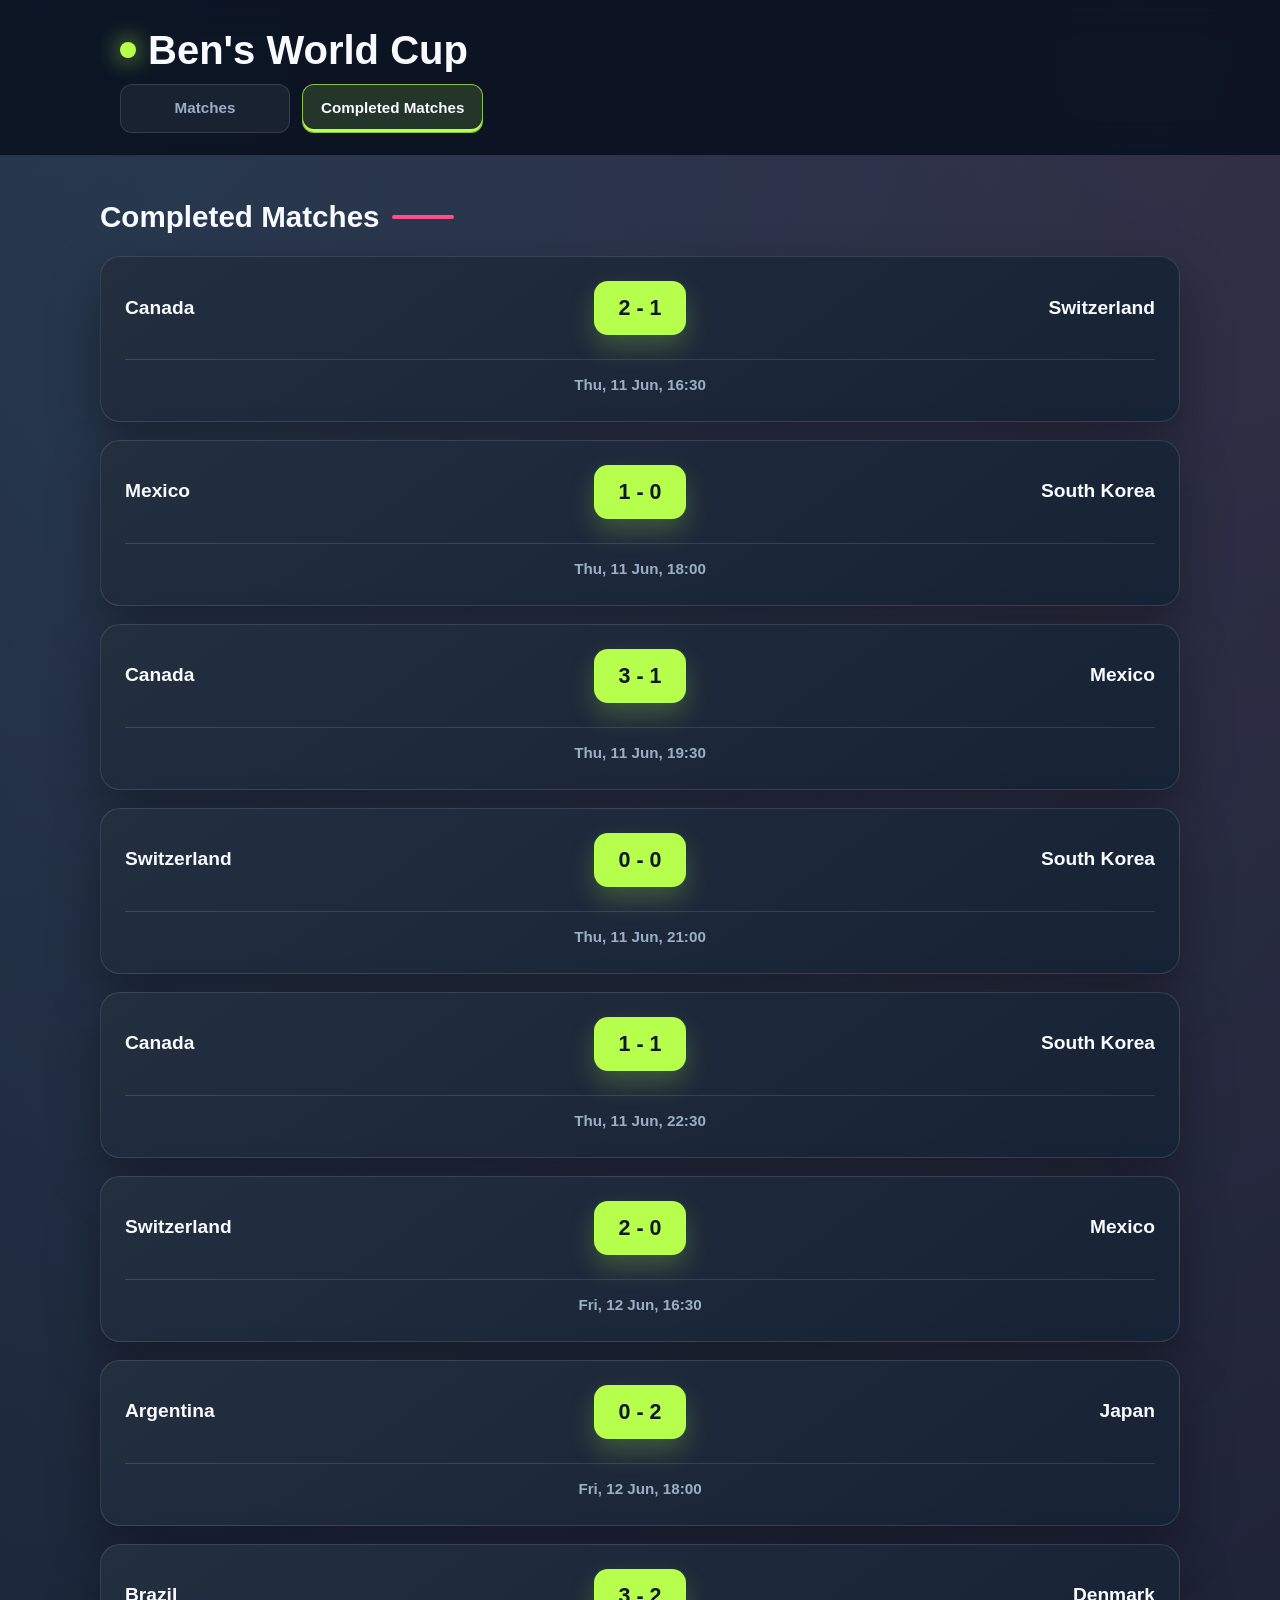
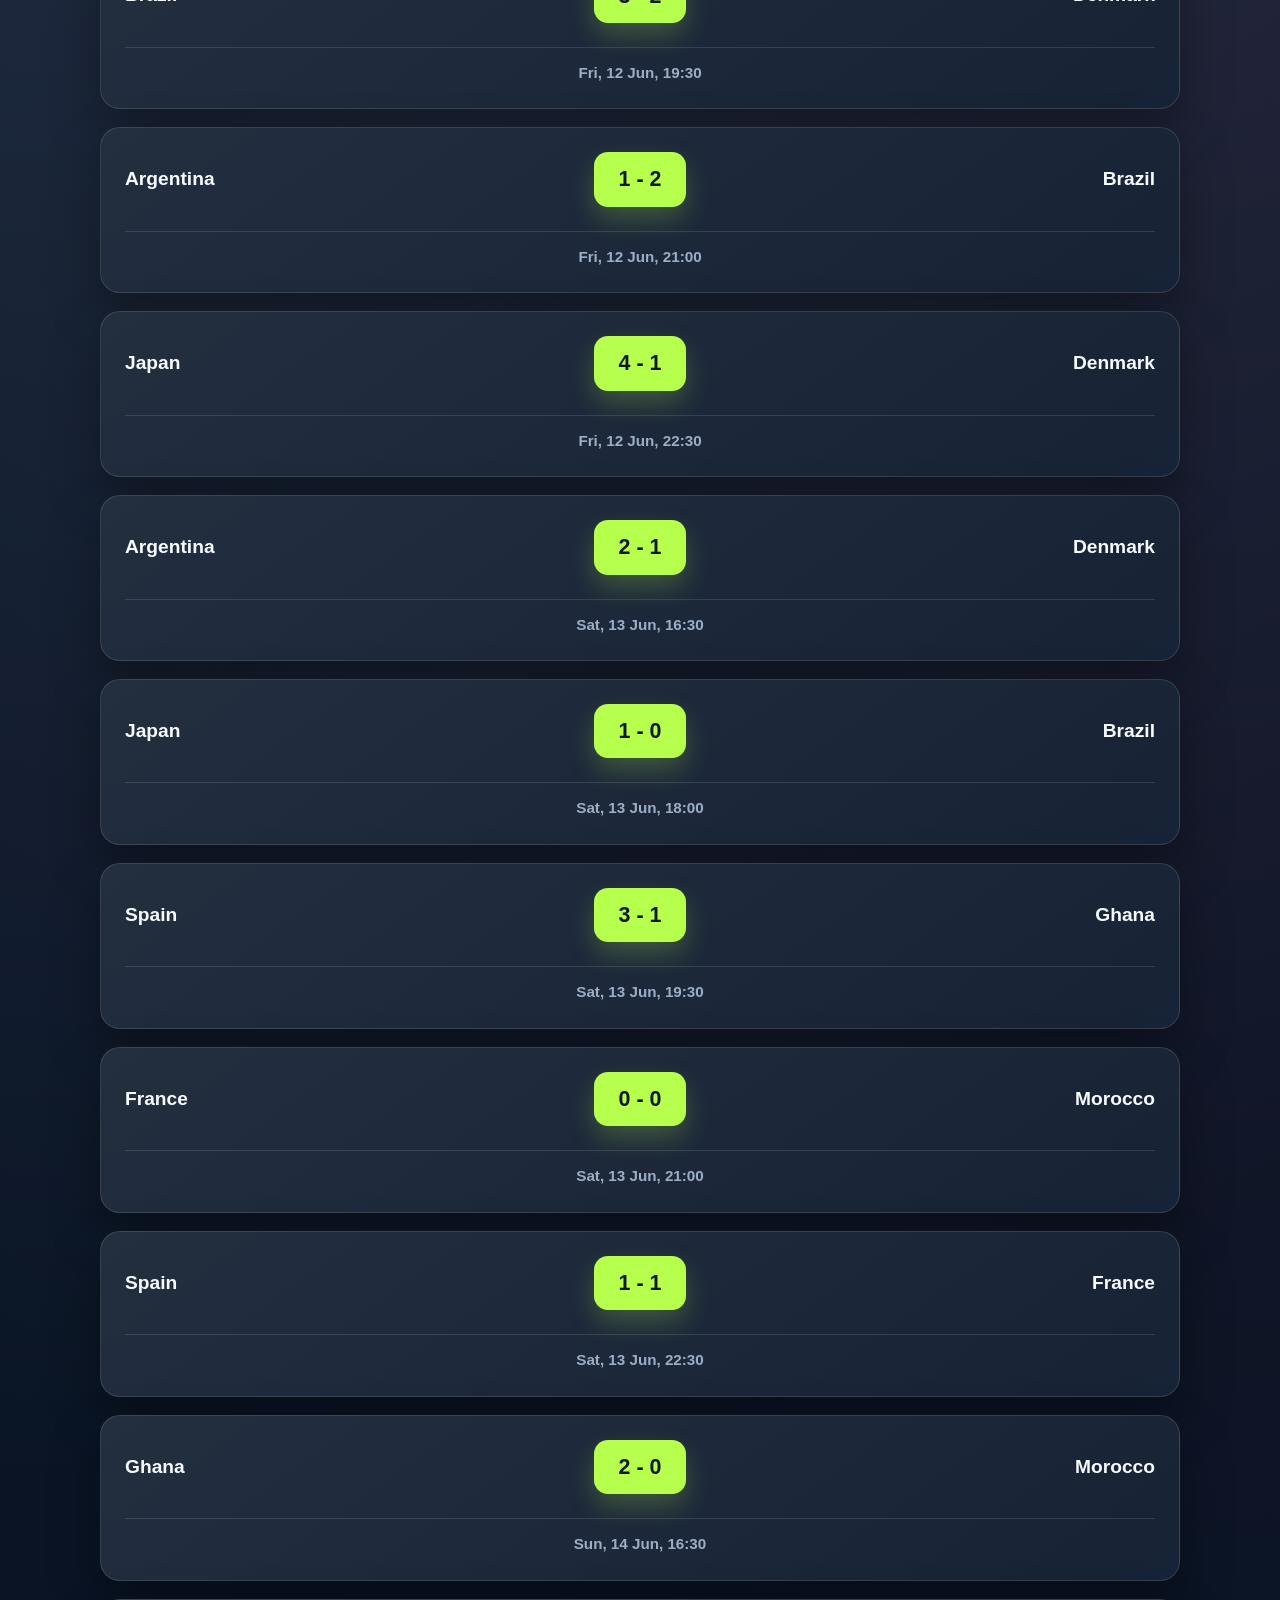
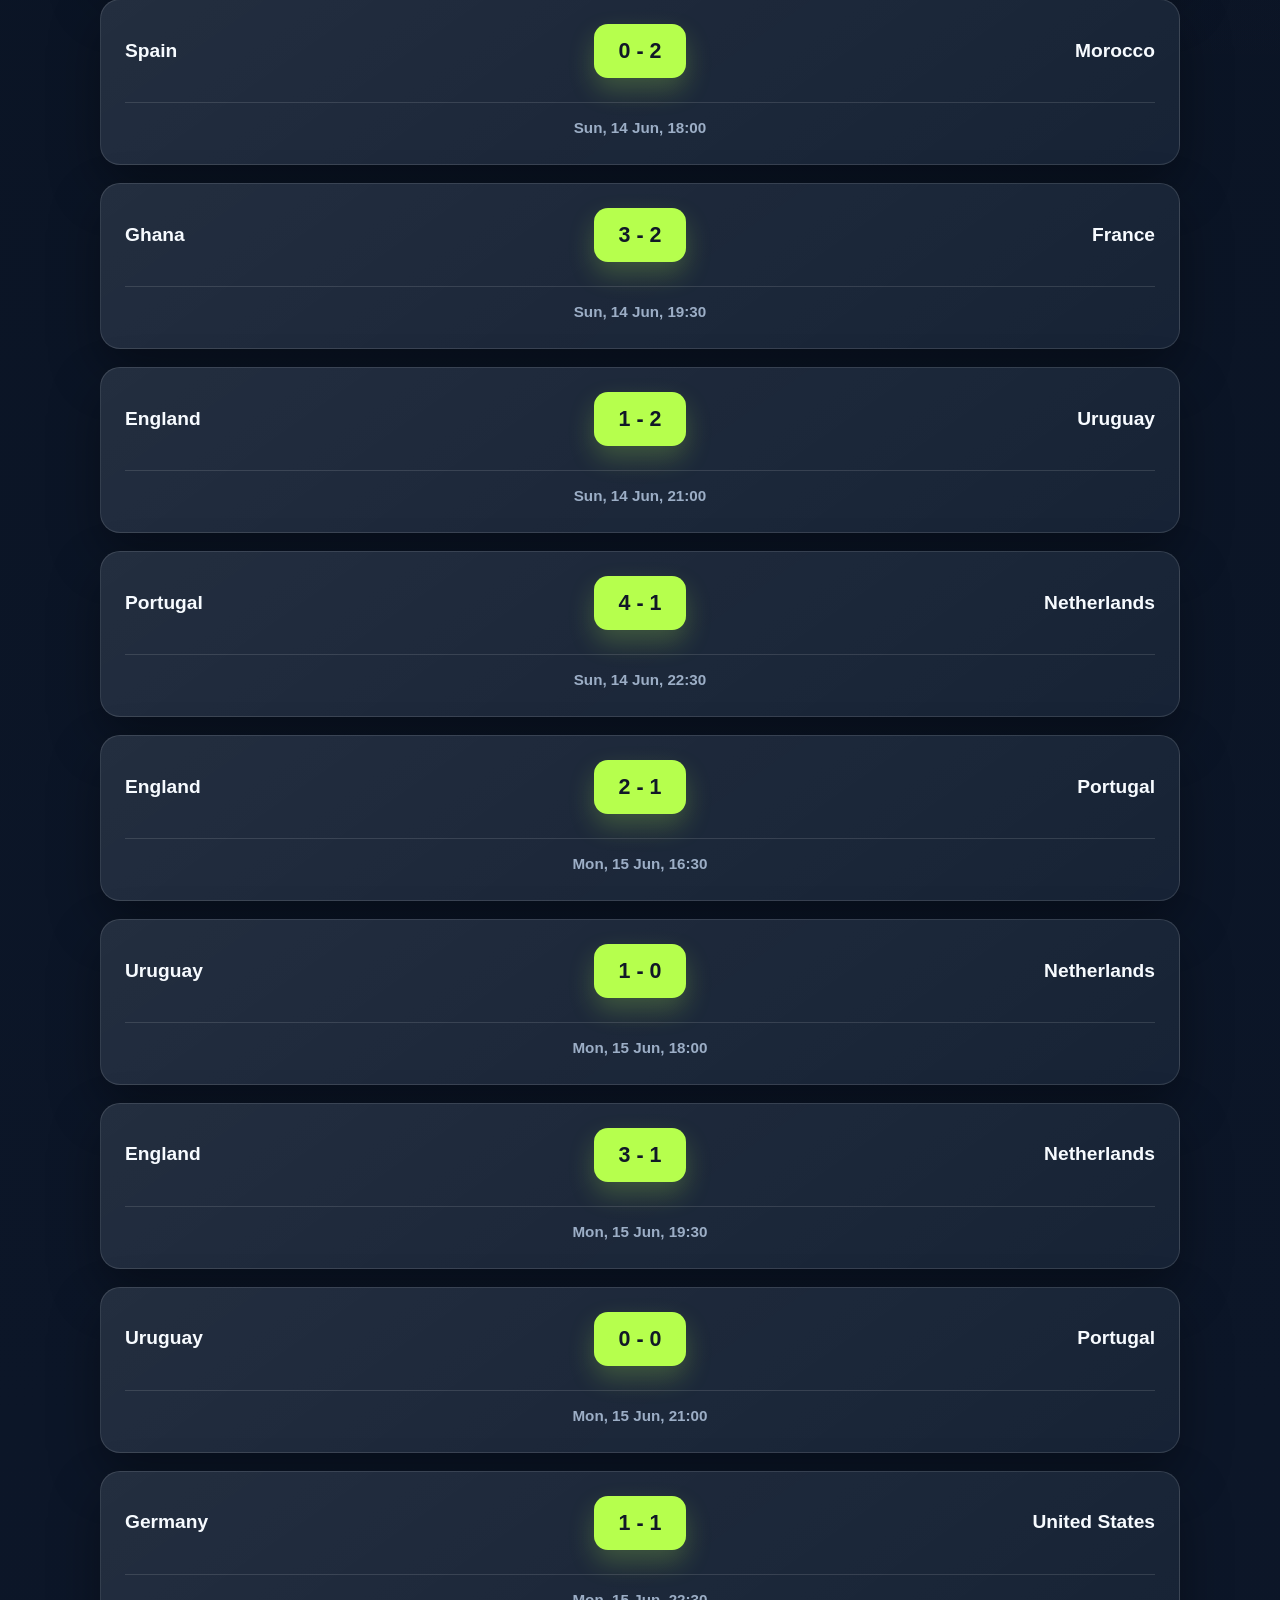
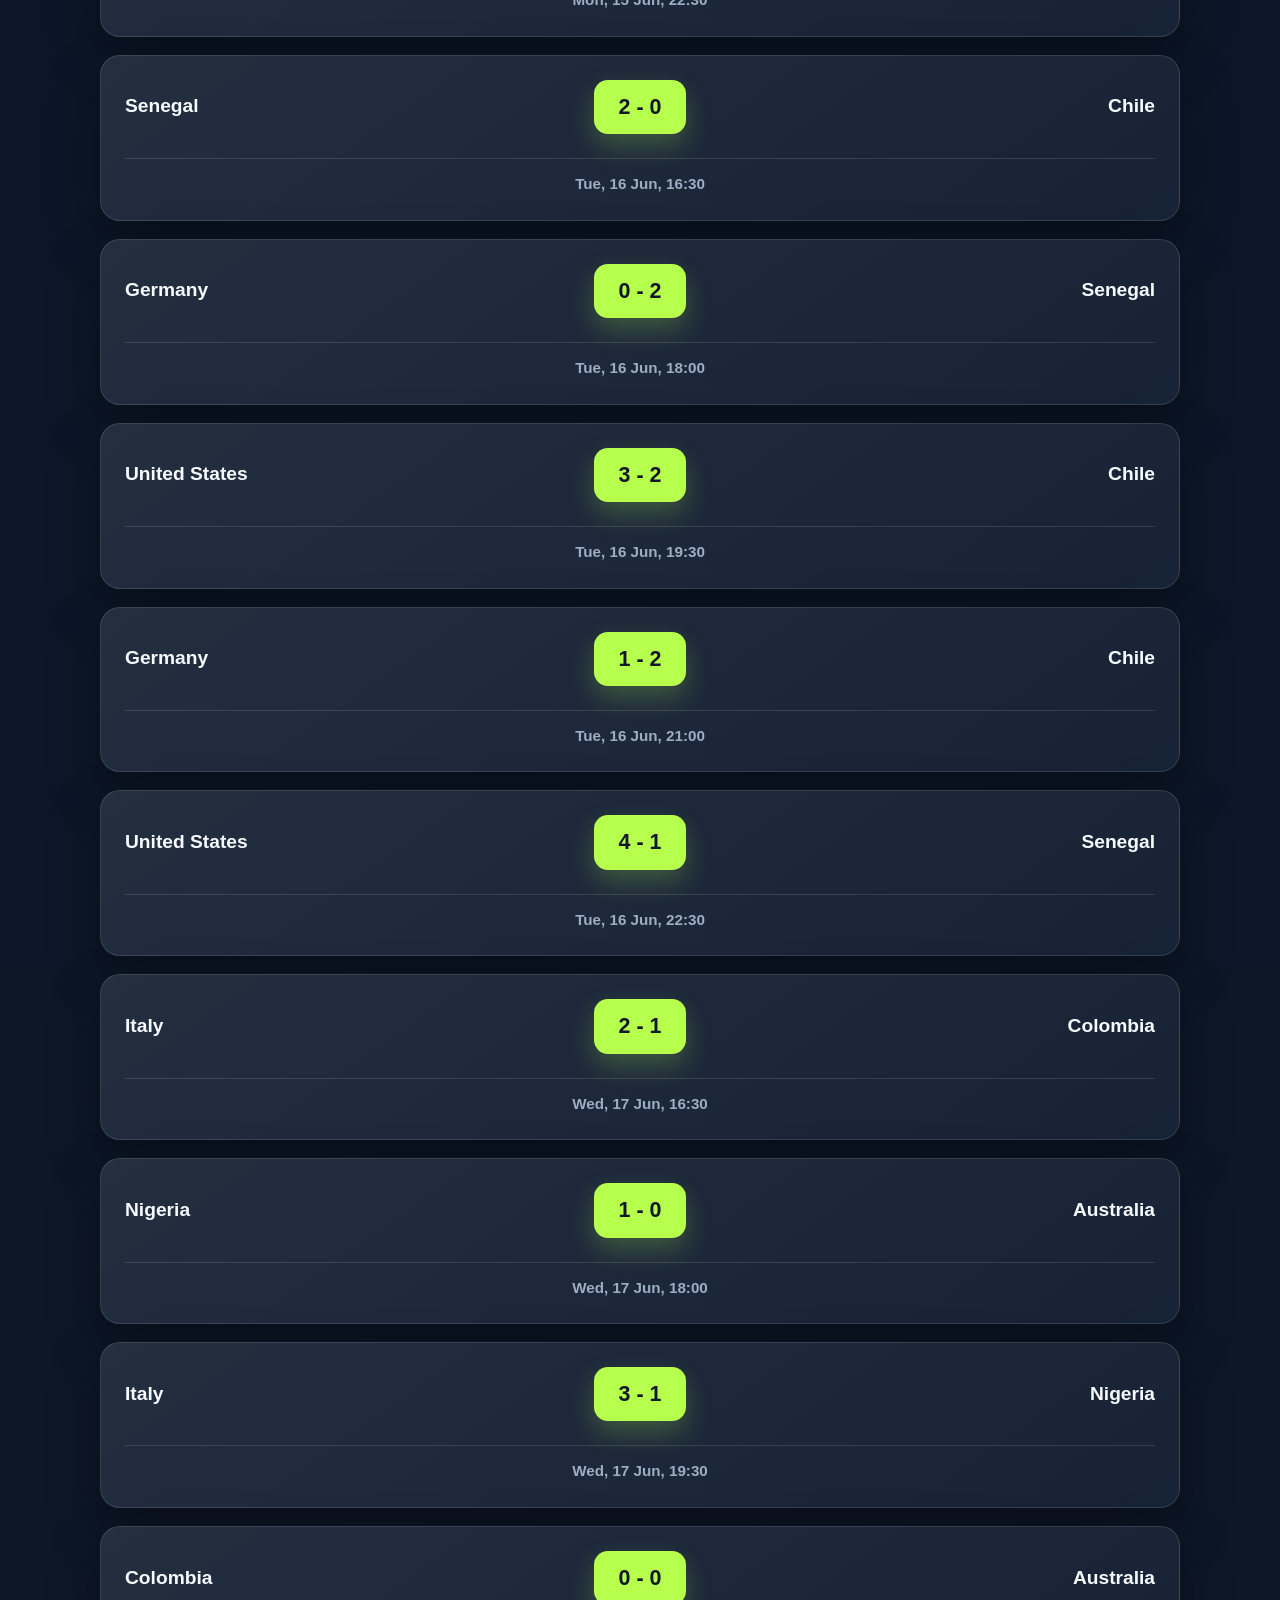
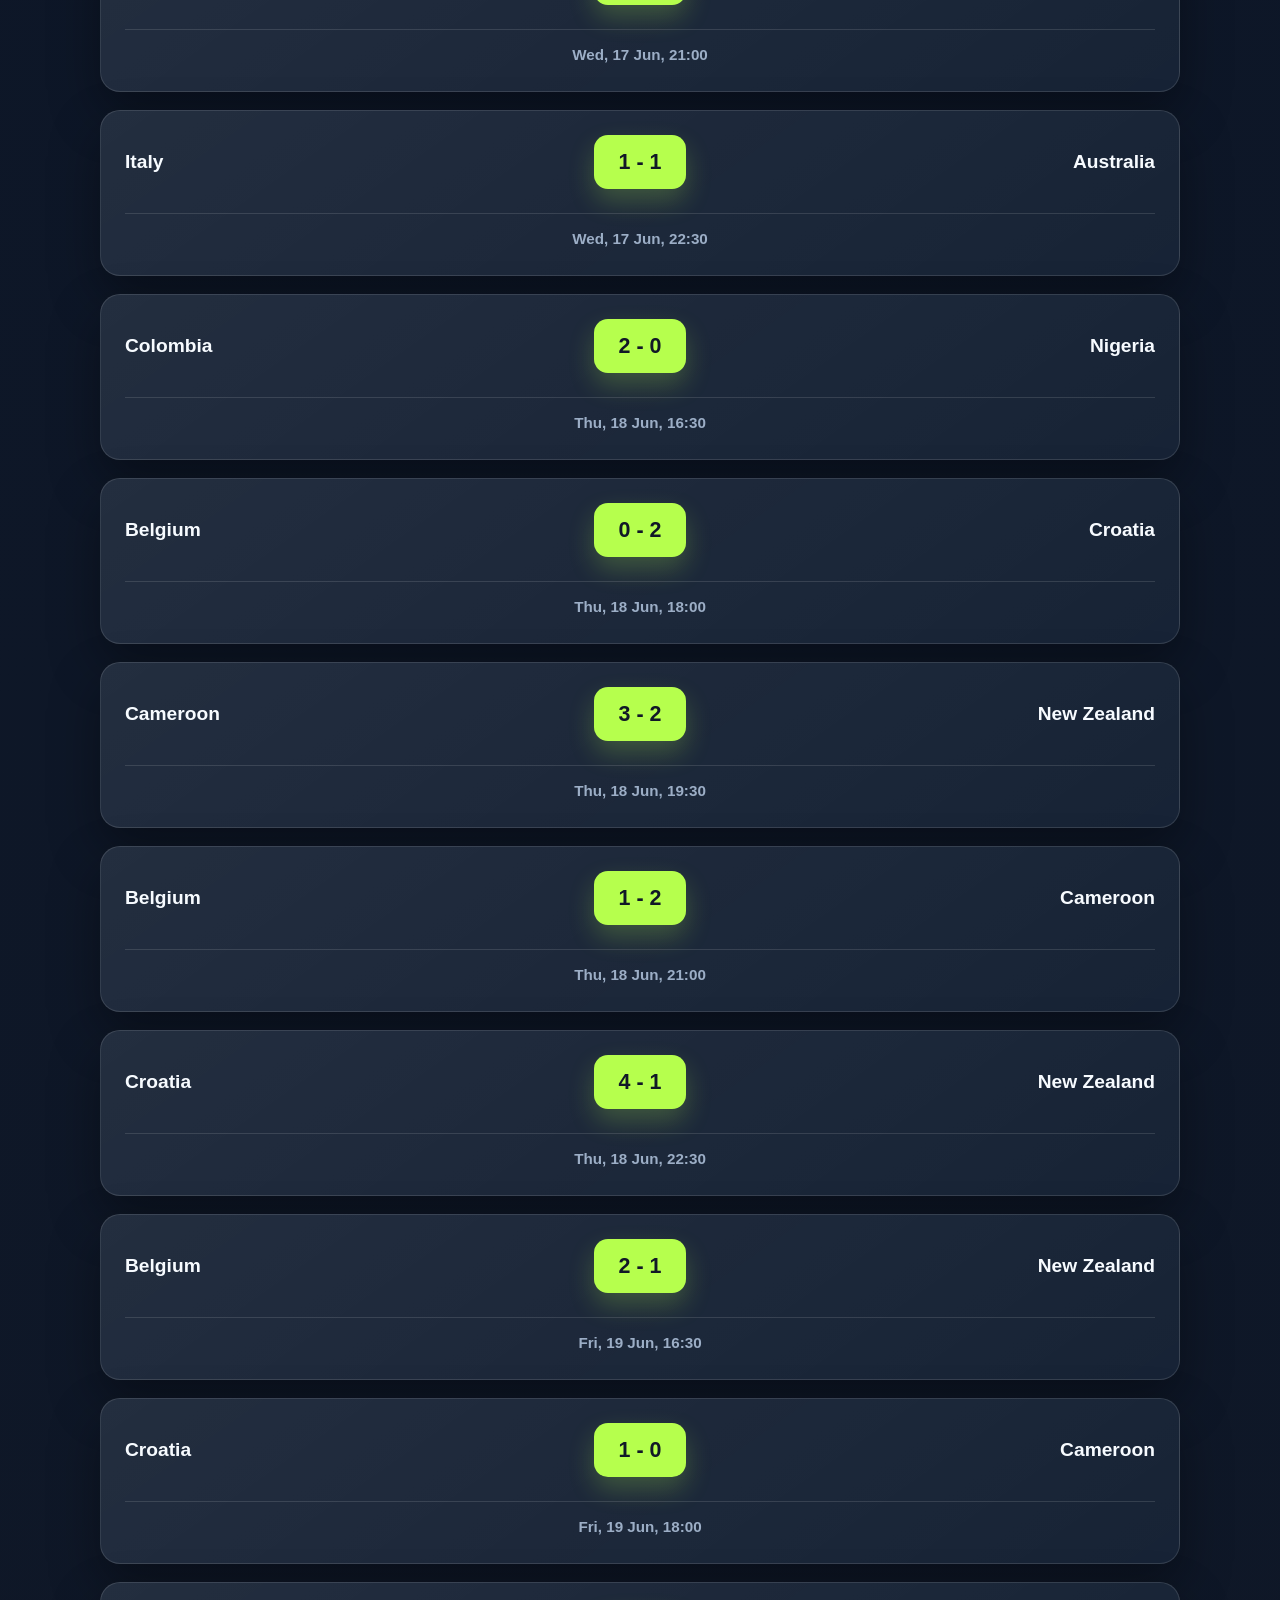
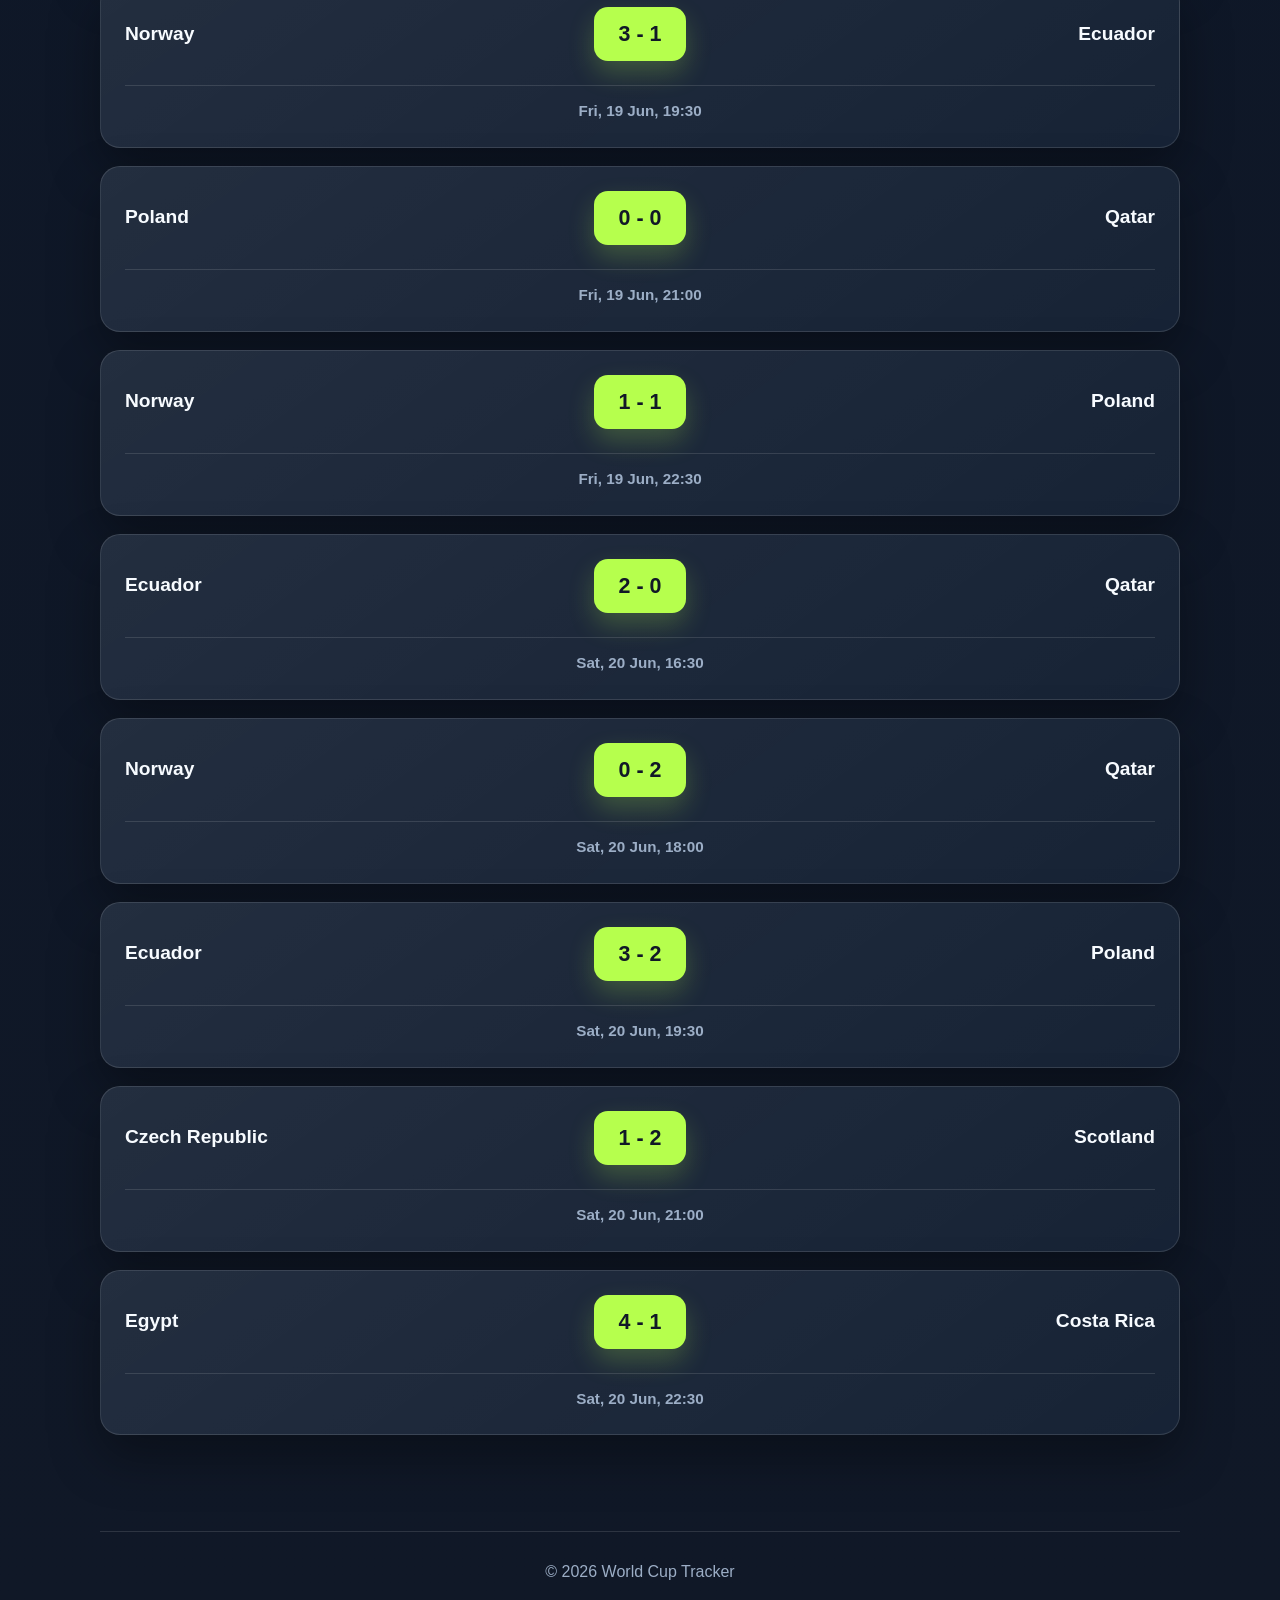
==== completed.html @ 090e81fe "idek if this works" ====
<!DOCTYPE html>
<html lang="en">
<head>
  <meta charset="UTF-8">
  <meta name="viewport" content="width=device-width, initial-scale=1.0">
  <title>Completed Matches | World Cup Tracker</title>
  <link rel="stylesheet" href="styles.css">
  <script type="module" src="completed.js" defer></script>
  <script type="module" src="ui.js" defer></script>
</head>

<body>
  <header>
    <h1><a href="index.html">Ben's World Cup</a></h1>

    <nav>
      <a href="matches.html">Matches</a>
      <a href="completed.html">Completed Matches</a>
    </nav>
  </header>

  <main>
    <section id="completed-matches">
      <h2>Completed Matches</h2>

      <div id="completed-matches-list"></div>
    </section>
  </main>

  <footer>
    <p>&copy; 2026 World Cup Tracker</p>
  </footer>

  <!-- This UI was done by AI because Ben was Lazy -->
</body>
</html>
---- styles.css ----
* {
  box-sizing: border-box;
}

:root {
  --bg: #08111f;
  --panel: #101c2f;
  --panel-2: #17243a;
  --line: rgba(255, 255, 255, 0.12);
  --text: #f7fbff;
  --muted: #9caec6;
  --lime: #b6ff4d;
  --cyan: #43d9ff;
  --pink: #ff4f8b;
  --orange: #ffb347;
  --shadow: 0 22px 50px rgba(0, 0, 0, 0.34);
}

body {
  min-height: 100vh;
  margin: 0;
  background:
    radial-gradient(circle at top left, rgba(67, 217, 255, 0.18), transparent 32%),
    radial-gradient(circle at top right, rgba(255, 79, 139, 0.16), transparent 34%),
    linear-gradient(180deg, #08111f 0%, #0c1628 48%, #101827 100%);
  color: var(--text);
  font-family: Arial, Helvetica, sans-serif;
  line-height: 1.5;
}

a {
  color: inherit;
  text-decoration: none;
}

header {
  position: sticky;
  top: 0;
  z-index: 10;
  border-bottom: 1px solid var(--line);
  background: rgba(8, 17, 31, 0.88);
  backdrop-filter: blur(16px);
}

header h1 {
  max-width: 1080px;
  margin: 0 auto;
  padding: 24px 20px 14px;
  color: var(--text);
  font-size: 2.5rem;
  line-height: 1;
  letter-spacing: 0;
}

header h1 a {
  display: inline-flex;
  align-items: center;
  gap: 12px;
}

header h1 a::before {
  content: "";
  width: 16px;
  height: 16px;
  border-radius: 50%;
  background: var(--lime);
  box-shadow: 0 0 24px var(--lime);
}

header h1 a:hover {
  color: var(--lime);
}

nav {
  display: flex;
  gap: 12px;
  max-width: 1080px;
  margin: 0 auto;
  padding: 0 20px 22px;
}

nav a {
  min-width: 170px;
  padding: 12px 18px;
  border: 1px solid var(--line);
  border-radius: 12px;
  background: rgba(255, 255, 255, 0.06);
  color: var(--muted);
  font-size: 0.95rem;
  font-weight: 900;
  text-align: center;
}

nav a:hover,
nav a.active-page {
  border-color: rgba(182, 255, 77, 0.7);
  background: rgba(182, 255, 77, 0.14);
  color: var(--text);
  box-shadow: inset 0 -3px 0 var(--lime);
}

main {
  width: min(100% - 32px, 1080px);
  margin: 0 auto;
  padding: 44px 0 62px;
}

section {
  margin-bottom: 34px;
}

h2 {
  display: inline-flex;
  align-items: center;
  gap: 12px;
  margin: 0 0 22px;
  color: var(--text);
  font-size: 1.85rem;
  line-height: 1.15;
}

h2::after {
  content: "";
  width: 62px;
  height: 4px;
  border-radius: 999px;
  background: var(--pink);
}

main > p,
.balance-panel,
.match-card {
  border: 1px solid var(--line);
  background:
    linear-gradient(145deg, rgba(255, 255, 255, 0.08), rgba(255, 255, 255, 0.03)),
    var(--panel);
  box-shadow: var(--shadow);
}

main > p {
  max-width: 680px;
  margin: 0 0 30px;
  padding: 26px;
  border-radius: 18px;
  color: var(--muted);
  font-size: 1.12rem;
}

.balance-panel {
  max-width: 420px;
  padding: 24px;
  border-radius: 18px;
}

.balance-panel h2 {
  margin-bottom: 10px;
  font-size: 1.2rem;
  color: var(--muted);
}

.balance-panel h2::after {
  background: var(--cyan);
}

.balance-panel p {
  margin: 0;
  color: var(--lime);
  font-size: 2.45rem;
  font-weight: 900;
  line-height: 1;
}

#matches-list,
#completed-matches-list,
#featured-match {
  display: grid;
  gap: 18px;
}

.match-card {
  display: grid;
  grid-template-columns: minmax(0, 1fr) auto minmax(0, 1fr);
  align-items: center;
  gap: 24px;
  padding: 24px;
  border-radius: 20px;
}

.match-card p {
  margin: 0;
}

.match-card p:first-child,
.match-card p:nth-child(3) {
  color: var(--text);
  font-size: 1.2rem;
  font-weight: 900;
}

.match-card p:nth-child(3) {
  text-align: right;
}

.match-card p:nth-child(2) {
  min-width: 92px;
  padding: 11px 18px;
  border-radius: 14px;
  background: var(--lime);
  color: #111827;
  font-size: 1.34rem;
  font-weight: 900;
  text-align: center;
  box-shadow: 0 12px 26px rgba(182, 255, 77, 0.22);
}

.match-card p:nth-child(4) {
  grid-column: 1 / -1;
  padding-top: 14px;
  border-top: 1px solid var(--line);
  color: var(--muted);
  font-size: 0.95rem;
  font-weight: 800;
  text-align: center;
}

.active-bet,
#bet-form,
#bet-message {
  grid-column: 1 / -1;
}

.active-bet {
  display: grid;
  gap: 6px;
  padding: 14px;
  border: 1px solid rgba(67, 217, 255, 0.3);
  border-radius: 14px;
  background: rgba(67, 217, 255, 0.08);
}

.match-card button {
  grid-column: 1 / -1;
  justify-self: center;
  padding: 11px 18px;
  border: 0;
  border-radius: 999px;
  background: var(--pink);
  color: #ffffff;
  font-weight: 900;
  cursor: pointer;
}

#bet-form {
  display: grid;
  gap: 14px;
  padding: 16px;
  border: 1px solid var(--line);
  border-radius: 16px;
  background: rgba(255, 255, 255, 0.05);
}

#bet-form[hidden] {
  display: none;
}

#bet-form fieldset {
  display: grid;
  gap: 10px;
  margin: 0;
  padding: 0;
  border: 0;
}

#bet-form legend,
#bet-form label {
  color: var(--muted);
  font-weight: 800;
}

#bet-form input[type="number"] {
  width: 100%;
  margin-top: 6px;
  padding: 10px;
  border: 1px solid var(--line);
  border-radius: 10px;
  background: var(--panel-2);
  color: var(--text);
}

footer {
  width: min(100% - 32px, 1080px);
  margin: 0 auto;
  padding: 28px 0;
  border-top: 1px solid var(--line);
  color: var(--muted);
  text-align: center;
}

footer p {
  margin: 0;
}

@media (max-width: 680px) {
  body {
    background:
      radial-gradient(circle at top, rgba(67, 217, 255, 0.16), transparent 34%),
      linear-gradient(180deg, #08111f 0%, #101827 100%);
  }

  header {
    position: sticky;
  }

  header h1 {
    padding: 18px 14px 12px;
    font-size: 1.65rem;
  }

  header h1 a {
    gap: 9px;
  }

  header h1 a::before {
    width: 12px;
    height: 12px;
  }

  nav {
    display: grid;
    grid-template-columns: 1fr 1fr;
    gap: 8px;
    padding: 0 12px 14px;
  }

  nav a {
    min-width: 0;
    min-height: 46px;
    display: grid;
    place-items: center;
    padding: 10px 8px;
    border-radius: 12px;
    font-size: 0.85rem;
    line-height: 1.1;
  }

  main {
    width: min(100% - 20px, 1080px);
    padding-top: 22px;
    padding-bottom: 38px;
  }

  section {
    margin-bottom: 24px;
  }

  h2 {
    gap: 9px;
    margin-bottom: 16px;
    font-size: 1.35rem;
  }

  h2::after {
    width: 38px;
    height: 3px;
  }

  .balance-panel {
    max-width: none;
    padding: 18px;
    border-radius: 16px;
  }

  .balance-panel h2 {
    font-size: 1rem;
  }

  .balance-panel p {
    font-size: 2rem;
  }

  #matches-list,
  #completed-matches-list,
  #featured-match {
    gap: 12px;
  }

  .match-card {
    grid-template-columns: 1fr;
    gap: 10px;
    padding: 16px;
    border-radius: 16px;
    text-align: center;
  }

  .match-card p:first-child,
  .match-card p:nth-child(3) {
    font-size: 1.05rem;
    line-height: 1.25;
  }

  .match-card p:nth-child(2) {
    justify-self: center;
    min-width: 78px;
    padding: 8px 14px;
    font-size: 1.14rem;
  }

  .match-card p:nth-child(3) {
    text-align: center;
  }

  .match-card p:nth-child(4) {
    padding-top: 10px;
    font-size: 0.85rem;
  }

  .match-card button {
    width: 100%;
    min-height: 46px;
    padding: 12px 16px;
  }

  #bet-form {
    gap: 12px;
    padding: 14px;
    text-align: left;
  }

  #bet-form label {
    display: block;
    padding: 6px 0;
  }

  #bet-form input[type="radio"] {
    width: 18px;
    height: 18px;
    margin-right: 8px;
  }

  #bet-form input[type="number"] {
    min-height: 44px;
    font-size: 1rem;
  }

  footer {
    width: min(100% - 20px, 1080px);
    padding: 20px 0;
    font-size: 0.85rem;
  }
}

@media (max-width: 380px) {
  header h1 {
    font-size: 1.45rem;
  }

  nav {
    grid-template-columns: 1fr;
  }

  .match-card {
    padding: 14px;
  }
}

/* This UI was done by AI because Ben was Lazy */
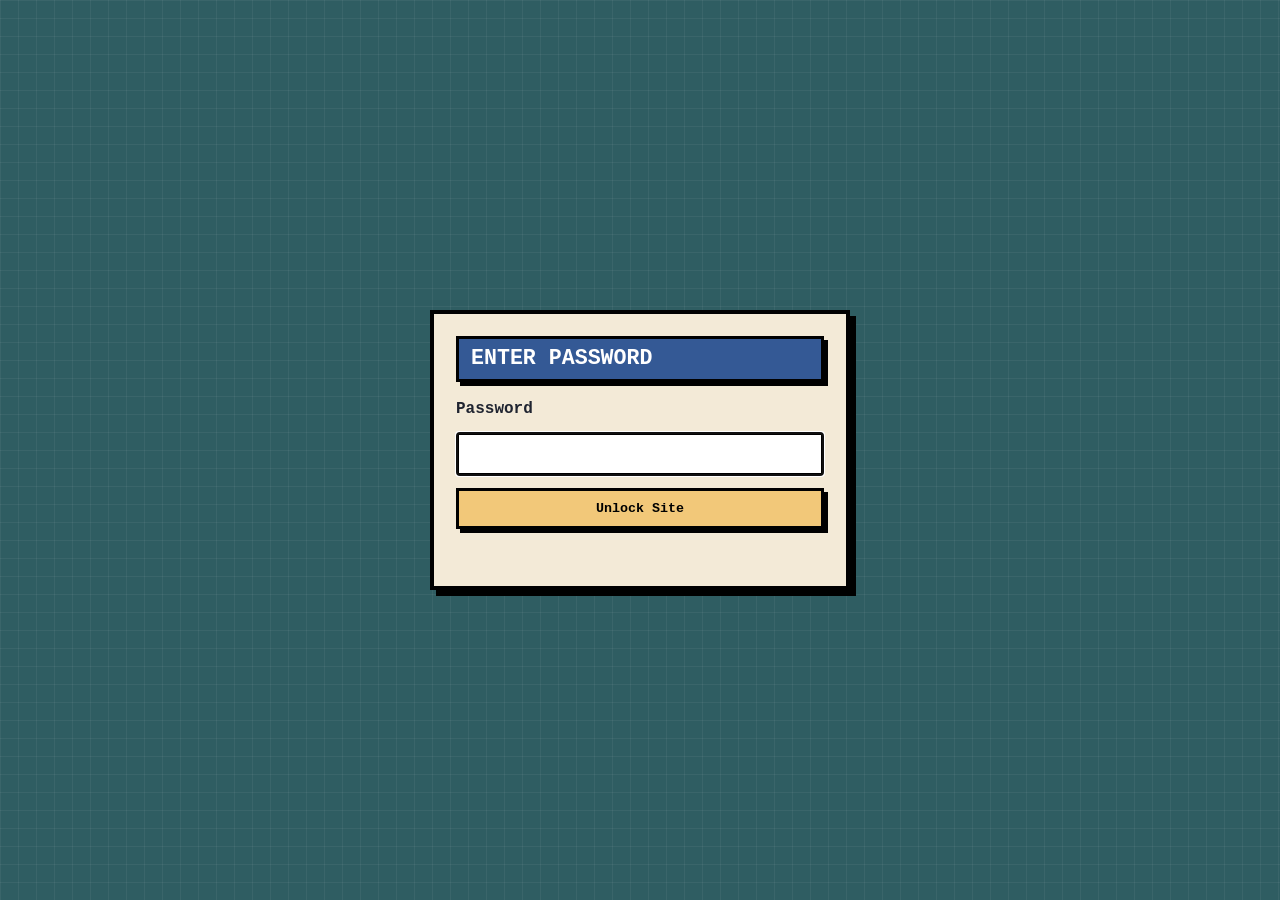
==== commit 6e305742: "shhh" ====
--- a/completed.html
+++ b/completed.html
@@ -5,6 +5,7 @@
   <meta name="viewport" content="width=device-width, initial-scale=1.0">
   <title>Completed Matches | World Cup Tracker</title>
   <link rel="stylesheet" href="styles.css">
+  <script src="password-gate.js" defer></script>
   <script type="module" src="completed.js" defer></script>
   <script type="module" src="ui.js" defer></script>
 </head>
--- a/styles.css
+++ b/styles.css
@@ -3,29 +3,31 @@
 }
 
 :root {
-  --bg: #08111f;
-  --panel: #101c2f;
-  --panel-2: #17243a;
-  --line: rgba(255, 255, 255, 0.12);
-  --text: #f7fbff;
-  --muted: #9caec6;
-  --lime: #b6ff4d;
-  --cyan: #43d9ff;
-  --pink: #ff4f8b;
-  --orange: #ffb347;
-  --shadow: 0 22px 50px rgba(0, 0, 0, 0.34);
+  --bg: #132238;
+  --desktop: #2f5d62;
+  --window: #f3ead7;
+  --window-dark: #d8c9aa;
+  --ink: #1f2430;
+  --muted: #5d6470;
+  --blue: #345995;
+  --cyan: #7fb7be;
+  --yellow: #f2c879;
+  --red: #c86b5a;
+  --green: #83b66f;
+  --pixel-shadow: 6px 6px 0 #000000;
 }
 
 body {
   min-height: 100vh;
   margin: 0;
   background:
-    radial-gradient(circle at top left, rgba(67, 217, 255, 0.18), transparent 32%),
-    radial-gradient(circle at top right, rgba(255, 79, 139, 0.16), transparent 34%),
-    linear-gradient(180deg, #08111f 0%, #0c1628 48%, #101827 100%);
-  color: var(--text);
-  font-family: Arial, Helvetica, sans-serif;
-  line-height: 1.5;
+    linear-gradient(90deg, rgba(255, 255, 255, 0.05) 1px, transparent 1px),
+    linear-gradient(rgba(255, 255, 255, 0.05) 1px, transparent 1px),
+    var(--desktop);
+  background-size: 18px 18px;
+  color: var(--ink);
+  font-family: "Courier New", Courier, monospace;
+  line-height: 1.4;
 }
 
 a {
@@ -34,138 +36,139 @@
 }
 
 header {
-  position: sticky;
-  top: 0;
-  z-index: 10;
-  border-bottom: 1px solid var(--line);
-  background: rgba(8, 17, 31, 0.88);
-  backdrop-filter: blur(16px);
+  border-bottom: 4px solid #000000;
+  background: var(--window);
 }
 
 header h1 {
-  max-width: 1080px;
+  max-width: 1040px;
   margin: 0 auto;
-  padding: 24px 20px 14px;
-  color: var(--text);
-  font-size: 2.5rem;
+  padding: 18px 14px 10px;
+  color: var(--ink);
+  font-size: 2rem;
   line-height: 1;
-  letter-spacing: 0;
+  text-transform: uppercase;
 }
 
 header h1 a {
   display: inline-flex;
   align-items: center;
-  gap: 12px;
+  gap: 10px;
 }
 
 header h1 a::before {
-  content: "";
-  width: 16px;
-  height: 16px;
-  border-radius: 50%;
-  background: var(--lime);
-  box-shadow: 0 0 24px var(--lime);
+  content: "⚽";
+  display: grid;
+  place-items: center;
+  width: 30px;
+  height: 30px;
+  border: 3px solid #000000;
+  background: var(--yellow);
+  font-size: 1rem;
 }
 
 header h1 a:hover {
-  color: var(--lime);
+  color: var(--blue);
 }
 
 nav {
   display: flex;
-  gap: 12px;
-  max-width: 1080px;
+  gap: 8px;
+  max-width: 1040px;
   margin: 0 auto;
-  padding: 0 20px 22px;
+  padding: 0 14px 16px;
 }
 
 nav a {
-  min-width: 170px;
-  padding: 12px 18px;
-  border: 1px solid var(--line);
-  border-radius: 12px;
-  background: rgba(255, 255, 255, 0.06);
-  color: var(--muted);
+  min-width: 168px;
+  padding: 10px 14px;
+  border: 3px solid #000000;
+  background: #ffffff;
+  color: var(--ink);
   font-size: 0.95rem;
   font-weight: 900;
   text-align: center;
+  box-shadow: 4px 4px 0 #000000;
 }
 
 nav a:hover,
 nav a.active-page {
-  border-color: rgba(182, 255, 77, 0.7);
-  background: rgba(182, 255, 77, 0.14);
-  color: var(--text);
-  box-shadow: inset 0 -3px 0 var(--lime);
+  background: #ead18b;
+  color: #000000;
+  transform: translate(2px, 2px);
+  box-shadow: 2px 2px 0 #000000;
 }
 
 main {
-  width: min(100% - 32px, 1080px);
+  width: min(100% - 28px, 1040px);
   margin: 0 auto;
-  padding: 44px 0 62px;
+  padding: 30px 0 52px;
+}
+
+.page-badge {
+  display: inline-block;
+  margin-bottom: 16px;
+  padding: 7px 10px;
+  border: 3px solid #000000;
+  background: var(--cyan);
+  color: #000000;
+  font-size: 0.85rem;
+  font-weight: 900;
+  text-transform: uppercase;
+  box-shadow: 4px 4px 0 #000000;
 }
 
 section {
-  margin-bottom: 34px;
+  margin-bottom: 28px;
 }
 
 h2 {
-  display: inline-flex;
-  align-items: center;
-  gap: 12px;
-  margin: 0 0 22px;
-  color: var(--text);
-  font-size: 1.85rem;
-  line-height: 1.15;
-}
-
-h2::after {
-  content: "";
-  width: 62px;
-  height: 4px;
-  border-radius: 999px;
-  background: var(--pink);
+  display: inline-block;
+  margin: 0 0 18px;
+  padding: 8px 12px;
+  border: 3px solid #000000;
+  background: var(--blue);
+  color: #ffffff;
+  font-size: 1.35rem;
+  line-height: 1.1;
+  text-transform: uppercase;
+  box-shadow: 4px 4px 0 #000000;
 }
 
 main > p,
 .balance-panel,
 .match-card {
-  border: 1px solid var(--line);
-  background:
-    linear-gradient(145deg, rgba(255, 255, 255, 0.08), rgba(255, 255, 255, 0.03)),
-    var(--panel);
-  box-shadow: var(--shadow);
+  border: 4px solid #000000;
+  background: var(--window);
+  box-shadow: var(--pixel-shadow);
 }
 
 main > p {
   max-width: 680px;
-  margin: 0 0 30px;
-  padding: 26px;
-  border-radius: 18px;
+  margin: 0 0 28px;
+  padding: 18px;
   color: var(--muted);
-  font-size: 1.12rem;
+  font-size: 1rem;
 }
 
 .balance-panel {
   max-width: 420px;
-  padding: 24px;
-  border-radius: 18px;
+  padding: 18px;
 }
 
 .balance-panel h2 {
-  margin-bottom: 10px;
-  font-size: 1.2rem;
-  color: var(--muted);
-}
-
-.balance-panel h2::after {
-  background: var(--cyan);
+  margin-bottom: 14px;
+  background: var(--red);
 }
 
 .balance-panel p {
+  display: inline-block;
   margin: 0;
-  color: var(--lime);
-  font-size: 2.45rem;
+  padding: 8px 12px;
+  border: 3px solid #000000;
+  background: #263238;
+  color: var(--green);
+  font-size: 2rem;
   font-weight: 900;
   line-height: 1;
 }
@@ -181,9 +184,8 @@
   display: grid;
   grid-template-columns: minmax(0, 1fr) auto minmax(0, 1fr);
   align-items: center;
-  gap: 24px;
-  padding: 24px;
-  border-radius: 20px;
+  gap: 18px;
+  padding: 18px;
 }
 
 .match-card p {
@@ -192,8 +194,11 @@
 
 .match-card p:first-child,
 .match-card p:nth-child(3) {
-  color: var(--text);
-  font-size: 1.2rem;
+  padding: 10px;
+  border: 3px solid #000000;
+  background: #ffffff;
+  color: var(--ink);
+  font-size: 1rem;
   font-weight: 900;
 }
 
@@ -201,25 +206,45 @@
   text-align: right;
 }
 
+.featured-team {
+  display: inline-flex;
+  align-items: center;
+  gap: 8px;
+}
+
+.featured-flag {
+  width: 32px;
+  height: 22px;
+  border: 2px solid #000000;
+  object-fit: cover;
+  background: #ffffff;
+}
+
+.flag-fallback {
+  display: none;
+  font-size: 1.35rem;
+  line-height: 1;
+}
+
 .match-card p:nth-child(2) {
-  min-width: 92px;
-  padding: 11px 18px;
-  border-radius: 14px;
-  background: var(--lime);
-  color: #111827;
-  font-size: 1.34rem;
+  min-width: 82px;
+  padding: 10px 14px;
+  border: 4px solid #000000;
+  background: #efd28a;
+  color: #000000;
+  font-size: 1.15rem;
   font-weight: 900;
   text-align: center;
-  box-shadow: 0 12px 26px rgba(182, 255, 77, 0.22);
 }
 
 .match-card p:nth-child(4) {
   grid-column: 1 / -1;
-  padding-top: 14px;
-  border-top: 1px solid var(--line);
-  color: var(--muted);
-  font-size: 0.95rem;
-  font-weight: 800;
+  padding: 10px;
+  border: 3px dashed #000000;
+  background: var(--window-dark);
+  color: var(--ink);
+  font-size: 0.9rem;
+  font-weight: 900;
   text-align: center;
 }
 
@@ -232,31 +257,35 @@
 .active-bet {
   display: grid;
   gap: 6px;
-  padding: 14px;
-  border: 1px solid rgba(67, 217, 255, 0.3);
-  border-radius: 14px;
-  background: rgba(67, 217, 255, 0.08);
+  padding: 12px;
+  border: 3px solid #000000;
+  background: #ffffff;
 }
 
 .match-card button {
   grid-column: 1 / -1;
   justify-self: center;
-  padding: 11px 18px;
-  border: 0;
-  border-radius: 999px;
-  background: var(--pink);
-  color: #ffffff;
+  padding: 10px 16px;
+  border: 3px solid #000000;
+  background: var(--red);
+  color: #fffaf0;
+  font-family: inherit;
   font-weight: 900;
   cursor: pointer;
+  box-shadow: 4px 4px 0 #000000;
+}
+
+.match-card button:hover {
+  transform: translate(2px, 2px);
+  box-shadow: 2px 2px 0 #000000;
 }
 
 #bet-form {
   display: grid;
-  gap: 14px;
-  padding: 16px;
-  border: 1px solid var(--line);
-  border-radius: 16px;
-  background: rgba(255, 255, 255, 0.05);
+  gap: 12px;
+  padding: 14px;
+  border: 3px solid #000000;
+  background: #ffffff;
 }
 
 #bet-form[hidden] {
@@ -265,7 +294,7 @@
 
 #bet-form fieldset {
   display: grid;
-  gap: 10px;
+  gap: 9px;
   margin: 0;
   padding: 0;
   border: 0;
@@ -273,194 +302,208 @@
 
 #bet-form legend,
 #bet-form label {
-  color: var(--muted);
-  font-weight: 800;
+  color: var(--ink);
+  font-weight: 900;
 }
 
 #bet-form input[type="number"] {
   width: 100%;
   margin-top: 6px;
   padding: 10px;
-  border: 1px solid var(--line);
-  border-radius: 10px;
-  background: var(--panel-2);
-  color: var(--text);
+  border: 3px solid #000000;
+  background: var(--window);
+  color: var(--ink);
+  font-family: inherit;
+  font-weight: 900;
 }
 
 footer {
-  width: min(100% - 32px, 1080px);
+  width: min(100% - 28px, 1040px);
   margin: 0 auto;
-  padding: 28px 0;
-  border-top: 1px solid var(--line);
-  color: var(--muted);
+  padding: 24px 0;
+  color: #ffffff;
   text-align: center;
 }
 
 footer p {
+  display: inline-block;
   margin: 0;
+  padding: 8px 12px;
+  border: 3px solid #000000;
+  background: var(--bg);
+}
+
+.site-locked body > *:not(.password-gate) {
+  display: none;
+}
+
+.password-gate {
+  min-height: 100vh;
+  display: grid;
+  place-items: center;
+  padding: 18px;
+  background:
+    linear-gradient(90deg, rgba(255, 255, 255, 0.05) 1px, transparent 1px),
+    linear-gradient(rgba(255, 255, 255, 0.05) 1px, transparent 1px),
+    var(--desktop);
+  background-size: 18px 18px;
+}
+
+.password-box {
+  width: min(100%, 420px);
+  display: grid;
+  gap: 12px;
+  padding: 22px;
+  border: 4px solid #000000;
+  background: var(--window);
+  box-shadow: var(--pixel-shadow);
+}
+
+.password-box h2 {
+  margin-bottom: 4px;
+}
+
+.password-box label {
+  font-weight: 900;
+}
+
+.password-box input {
+  width: 100%;
+  padding: 10px;
+  border: 3px solid #000000;
+  background: #ffffff;
+  color: var(--ink);
+  font-family: inherit;
+  font-size: 1rem;
+  font-weight: 900;
+}
+
+.password-box button {
+  padding: 10px 14px;
+  border: 3px solid #000000;
+  background: var(--yellow);
+  color: #000000;
+  font-family: inherit;
+  font-weight: 900;
+  cursor: pointer;
+  box-shadow: 4px 4px 0 #000000;
+}
+
+.password-box button:hover {
+  transform: translate(2px, 2px);
+  box-shadow: 2px 2px 0 #000000;
+}
+
+#password-message {
+  min-height: 1.4em;
+  margin: 0;
+  color: var(--red);
+  font-weight: 900;
 }
 
 @media (max-width: 680px) {
-  body {
-    background:
-      radial-gradient(circle at top, rgba(67, 217, 255, 0.16), transparent 34%),
-      linear-gradient(180deg, #08111f 0%, #101827 100%);
-  }
-
-  header {
-    position: sticky;
-  }
-
   header h1 {
-    padding: 18px 14px 12px;
-    font-size: 1.65rem;
-  }
-
-  header h1 a {
-    gap: 9px;
+    padding: 14px 10px 10px;
+    font-size: 1.35rem;
   }
 
   header h1 a::before {
-    width: 12px;
-    height: 12px;
+    width: 24px;
+    height: 24px;
+    font-size: 0.85rem;
   }
 
   nav {
     display: grid;
     grid-template-columns: 1fr 1fr;
-    gap: 8px;
-    padding: 0 12px 14px;
+    gap: 7px;
+    padding: 0 10px 12px;
   }
 
   nav a {
     min-width: 0;
-    min-height: 46px;
+    min-height: 44px;
     display: grid;
     place-items: center;
-    padding: 10px 8px;
-    border-radius: 12px;
-    font-size: 0.85rem;
-    line-height: 1.1;
+    padding: 9px;
+    font-size: 0.8rem;
+    box-shadow: 3px 3px 0 #000000;
   }
 
   main {
-    width: min(100% - 20px, 1080px);
+    width: min(100% - 18px, 1040px);
     padding-top: 22px;
-    padding-bottom: 38px;
+    padding-bottom: 36px;
+  }
+
+  .page-badge {
+    font-size: 0.75rem;
+    box-shadow: 3px 3px 0 #000000;
+  }
+
+  h2 {
+    margin-bottom: 14px;
+    font-size: 1rem;
+    box-shadow: 3px 3px 0 #000000;
   }
 
   section {
-    margin-bottom: 24px;
-  }
-
-  h2 {
-    gap: 9px;
-    margin-bottom: 16px;
-    font-size: 1.35rem;
-  }
-
-  h2::after {
-    width: 38px;
-    height: 3px;
+    margin-bottom: 22px;
   }
 
   .balance-panel {
     max-width: none;
-    padding: 18px;
-    border-radius: 16px;
-  }
-
-  .balance-panel h2 {
-    font-size: 1rem;
+    padding: 14px;
   }
 
   .balance-panel p {
-    font-size: 2rem;
+    font-size: 1.65rem;
   }
 
   #matches-list,
   #completed-matches-list,
   #featured-match {
-    gap: 12px;
+    gap: 14px;
   }
 
   .match-card {
     grid-template-columns: 1fr;
     gap: 10px;
-    padding: 16px;
-    border-radius: 16px;
+    padding: 14px;
+    box-shadow: 4px 4px 0 #000000;
     text-align: center;
   }
 
   .match-card p:first-child,
   .match-card p:nth-child(3) {
-    font-size: 1.05rem;
-    line-height: 1.25;
+    font-size: 0.95rem;
+    text-align: center;
   }
 
   .match-card p:nth-child(2) {
     justify-self: center;
-    min-width: 78px;
-    padding: 8px 14px;
-    font-size: 1.14rem;
-  }
-
-  .match-card p:nth-child(3) {
-    text-align: center;
+    min-width: 76px;
+    font-size: 1rem;
   }
 
   .match-card p:nth-child(4) {
-    padding-top: 10px;
-    font-size: 0.85rem;
+    font-size: 0.8rem;
+  }
+
+  .featured-team {
+    justify-content: center;
   }
 
   .match-card button {
     width: 100%;
-    min-height: 46px;
-    padding: 12px 16px;
-  }
-
-  #bet-form {
-    gap: 12px;
-    padding: 14px;
-    text-align: left;
-  }
-
-  #bet-form label {
-    display: block;
-    padding: 6px 0;
-  }
-
-  #bet-form input[type="radio"] {
-    width: 18px;
-    height: 18px;
-    margin-right: 8px;
-  }
-
-  #bet-form input[type="number"] {
     min-height: 44px;
-    font-size: 1rem;
-  }
-
-  footer {
-    width: min(100% - 20px, 1080px);
-    padding: 20px 0;
-    font-size: 0.85rem;
   }
 }
 
 @media (max-width: 380px) {
-  header h1 {
-    font-size: 1.45rem;
-  }
-
   nav {
     grid-template-columns: 1fr;
   }
-
-  .match-card {
-    padding: 14px;
-  }
 }
 
 /* This UI was done by AI because Ben was Lazy */
